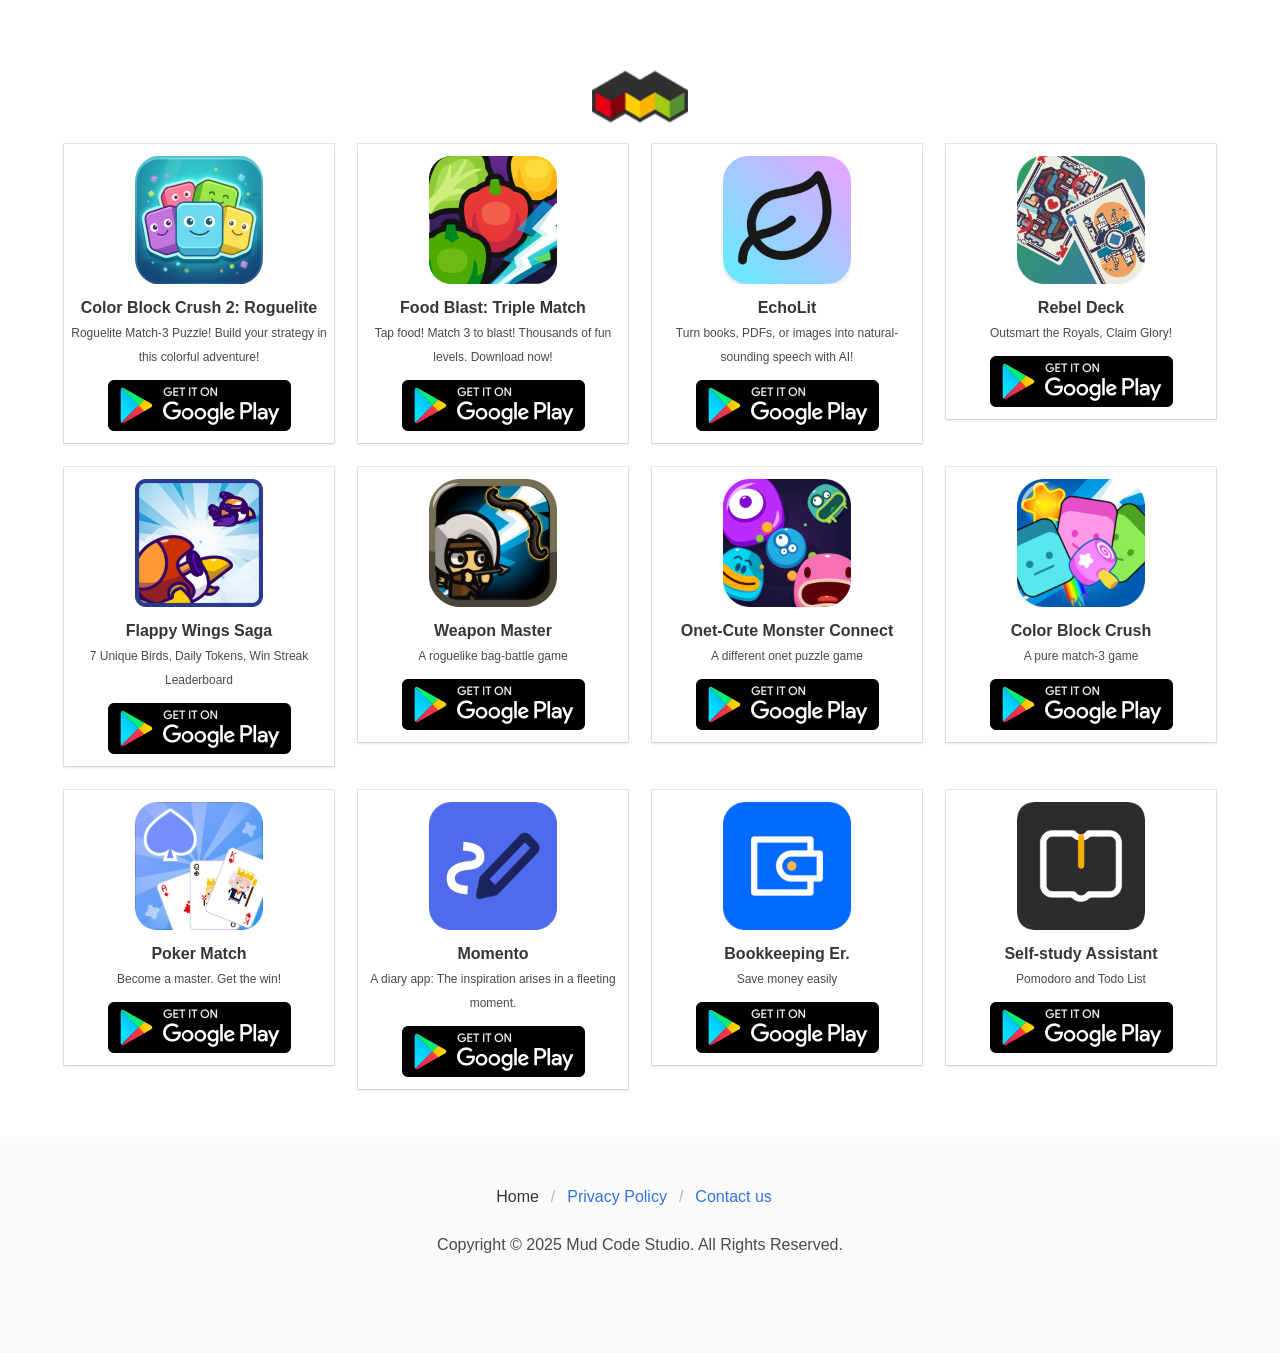
==== index.html @ 3055ff75 "Mud Code Studio" ====
<!DOCTYPE html>
<html>
	<head>
		<meta charset="utf-8">
		<meta name="viewport" content="width=device-width, initial-scale=1" >
		<meta name="keywords" content="计划清单与时间管理,记账,記賬,bookkeeping,简洁,Pomodoro,Todo List,White Noise,苹果游戏,安卓游戏,免费游戏,休闲游戏,小游戏,iOS游戏,益智游戏">
		<meta name="description" content="Mud Code Studio免费好玩的游戏">
		<title>Mud Code Studio - Free iOS/Android Games</title>
		<link rel="stylesheet" href="css/bulma.min.css">
		<!-- <script src="https://cdnjs.cloudflare.com/ajax/libs/jquery/3.3.1/jquery.min.js"></script> -->
		<script src="js/jquery-3.3.1.min.js"></script>
		<link rel="icon" type="image/png" sizes="16x16" href="images/logo_16x16.png">
		<link rel="icon" type="image/png" sizes="32x32" href="images/logo_32x32.png">
		<link rel="icon" type="image/png" sizes="48x48" href="images/logo_48x48.png">
		<link rel="icon" type="image/png" sizes="96x96" href="images/logo_96x96.png">
	</head>
	<body>
		<section class="section">
			<div class="container">
				<img class="image is-96x96" style="margin: 0 auto;" src="images/logo.png">
				<!-- <h3 class="title has-text-centered">Mud Code Studio</h3> -->
			</div>

			<div class="container" id="games">
			</div>

		</section>

		<footer class="footer">
			<nav class="breadcrumb is-centered" aria-label="breadcrumbs">
				<ul>
					<li class="is-active"><a href="index.html" id="footer_home">Home</a></li>
					<li><a href="privacy/20240910.html" id="footer_privacy">Privacy Policy</a></li>
					<li><a href="mailto:ocoao.li@gmail.com" id="footer_contact">Contact us</a></li>
				</ul>
			</nav>
			<p class="has-text-centered">Copyright © 2025 Mud Code Studio. All Rights Reserved.</p>
		</footer>

		<script src="js/model.js"></script>
	</body>
</html>
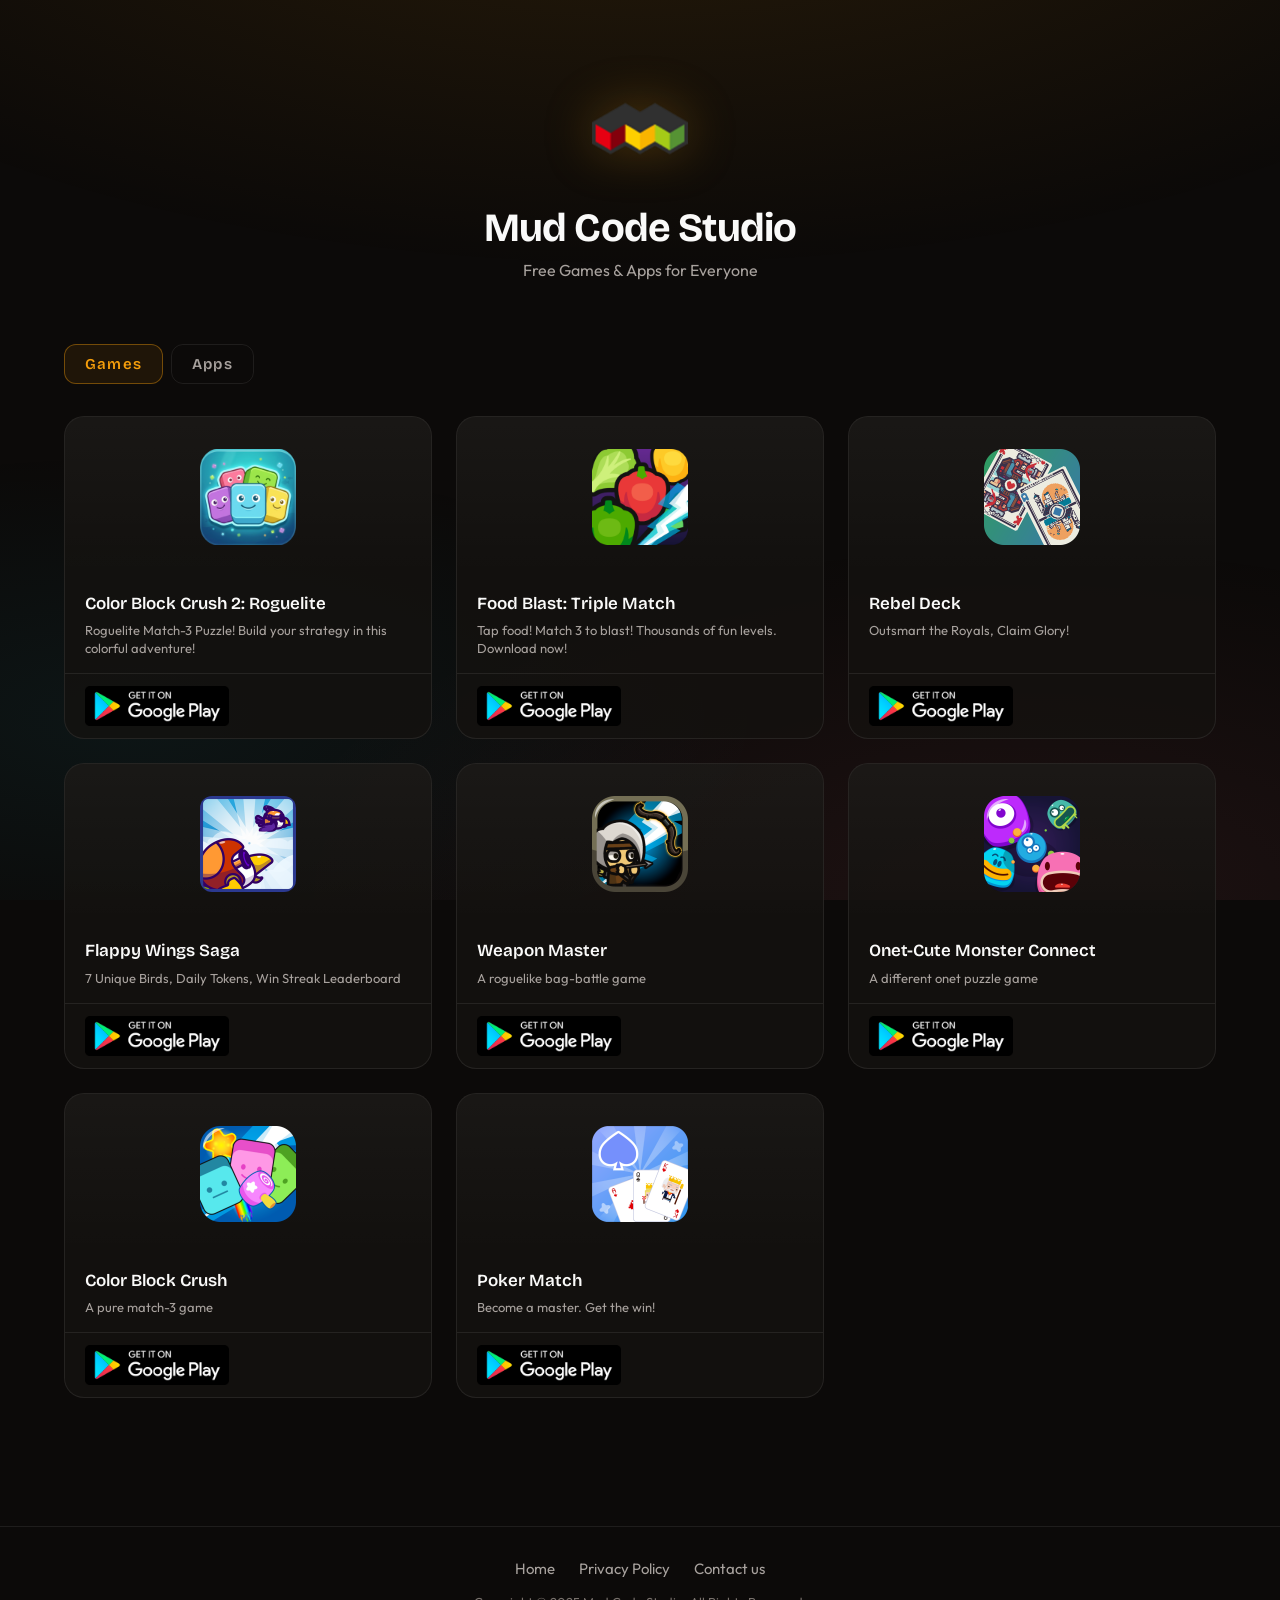
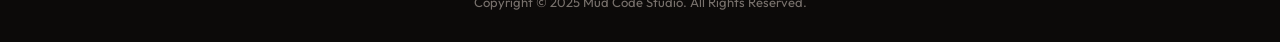
==== commit c1b47aba: "redesign" ====
--- a/index.html
+++ b/index.html
@@ -1,42 +1,43 @@
 <!DOCTYPE html>
-<html>
+<html lang="zh-CN">
 	<head>
 		<meta charset="utf-8">
-		<meta name="viewport" content="width=device-width, initial-scale=1" >
+		<meta name="viewport" content="width=device-width, initial-scale=1">
 		<meta name="keywords" content="计划清单与时间管理,记账,記賬,bookkeeping,简洁,Pomodoro,Todo List,White Noise,苹果游戏,安卓游戏,免费游戏,休闲游戏,小游戏,iOS游戏,益智游戏">
 		<meta name="description" content="Mud Code Studio免费好玩的游戏">
 		<title>Mud Code Studio - Free iOS/Android Games</title>
-		<link rel="stylesheet" href="css/bulma.min.css">
-		<!-- <script src="https://cdnjs.cloudflare.com/ajax/libs/jquery/3.3.1/jquery.min.js"></script> -->
-		<script src="js/jquery-3.3.1.min.js"></script>
+		<link rel="stylesheet" href="css/style.css">
 		<link rel="icon" type="image/png" sizes="16x16" href="images/logo_16x16.png">
 		<link rel="icon" type="image/png" sizes="32x32" href="images/logo_32x32.png">
 		<link rel="icon" type="image/png" sizes="48x48" href="images/logo_48x48.png">
 		<link rel="icon" type="image/png" sizes="96x96" href="images/logo_96x96.png">
 	</head>
 	<body>
-		<section class="section">
-			<div class="container">
-				<img class="image is-96x96" style="margin: 0 auto;" src="images/logo.png">
-				<!-- <h3 class="title has-text-centered">Mud Code Studio</h3> -->
+		<div class="main-wrap">
+			<header class="hero">
+				<img class="hero-logo" src="images/logo.png" alt="Mud Code Studio">
+				<h1 class="hero-title">Mud Code Studio</h1>
+				<p class="hero-tagline" id="hero_tagline">Free Games & Apps for Everyone</p>
+			</header>
+
+			<div class="tabs-wrap">
+				<button type="button" class="tab-btn is-active" data-tab="game" id="tab_game">Games</button>
+				<button type="button" class="tab-btn" data-tab="app" id="tab_app">Apps</button>
 			</div>
+			<div class="games-grid tab-pane is-active" id="games" data-tab="game"></div>
+			<div class="games-grid tab-pane" id="apps" data-tab="app"></div>
+		</div>
 
-			<div class="container" id="games">
-			</div>
-
-		</section>
-
-		<footer class="footer">
-			<nav class="breadcrumb is-centered" aria-label="breadcrumbs">
-				<ul>
-					<li class="is-active"><a href="index.html" id="footer_home">Home</a></li>
-					<li><a href="privacy/20240910.html" id="footer_privacy">Privacy Policy</a></li>
-					<li><a href="mailto:ocoao.li@gmail.com" id="footer_contact">Contact us</a></li>
-				</ul>
+		<footer class="site-footer">
+			<nav class="footer-nav" aria-label="breadcrumbs">
+				<a href="index.html" id="footer_home">Home</a>
+				<a href="privacy/20240910.html" id="footer_privacy">Privacy Policy</a>
+				<a href="mailto:ocoao.li@gmail.com" id="footer_contact">Contact us</a>
 			</nav>
-			<p class="has-text-centered">Copyright © 2025 Mud Code Studio. All Rights Reserved.</p>
+			<p class="footer-copyright">Copyright © 2025 Mud Code Studio. All Rights Reserved.</p>
 		</footer>
 
+		<script src="js/jquery-3.3.1.min.js"></script>
 		<script src="js/model.js"></script>
 	</body>
 </html>
--- a/css/style.css
+++ b/css/style.css
@@ -0,0 +1,295 @@
+/* Mud Code Studio - 独立游戏工作室风格 */
+@import url('https://fonts.googleapis.com/css2?family=Outfit:wght@300;400;500;600;700&family=Bricolage+Grotesque:opsz,wght@12..96,400;12..96,600;12..96,700&display=swap');
+
+:root {
+  --bg-deep: #0c0a09;
+  --bg-card: rgba(20, 18, 16, 0.85);
+  --bg-card-hover: rgba(28, 25, 23, 0.95);
+  --accent-warm: #f59e0b;
+  --accent-coral: #fb7185;
+  --accent-cyan: #22d3ee;
+  --text-primary: #fafaf9;
+  --text-secondary: #a8a29e;
+  --text-muted: #78716c;
+  --border-subtle: rgba(250, 250, 249, 0.08);
+  --glow-warm: rgba(245, 158, 11, 0.25);
+  --radius-sm: 12px;
+  --radius-lg: 20px;
+  --radius-xl: 28px;
+}
+
+* {
+  box-sizing: border-box;
+}
+
+html {
+  scroll-behavior: smooth;
+}
+
+body {
+  font-family: 'Outfit', -apple-system, BlinkMacSystemFont, sans-serif;
+  background: var(--bg-deep);
+  color: var(--text-primary);
+  margin: 0;
+  min-height: 100vh;
+  overflow-x: hidden;
+}
+
+/* 背景氛围 - 渐变光晕 */
+body::before {
+  content: '';
+  position: fixed;
+  top: 0;
+  left: 0;
+  right: 0;
+  bottom: 0;
+  background: 
+    radial-gradient(ellipse 80% 50% at 50% -20%, rgba(245, 158, 11, 0.12), transparent),
+    radial-gradient(ellipse 60% 40% at 80% 100%, rgba(251, 113, 133, 0.08), transparent),
+    radial-gradient(ellipse 50% 30% at 10% 80%, rgba(34, 211, 238, 0.06), transparent);
+  pointer-events: none;
+  z-index: 0;
+}
+
+/* 主容器 */
+.main-wrap {
+  position: relative;
+  z-index: 1;
+  max-width: 1200px;
+  margin: 0 auto;
+  padding: 2rem 1.5rem 4rem;
+}
+
+/* Hero 区域 */
+.hero {
+  text-align: center;
+  padding: 3rem 0 4rem;
+}
+
+.hero-logo {
+  width: 96px;
+  height: 96px;
+  margin-bottom: 1.5rem;
+  filter: drop-shadow(0 0 24px var(--glow-warm));
+  transition: transform 0.4s ease;
+}
+
+.hero-logo:hover {
+  transform: scale(1.05);
+}
+
+.hero-title {
+  font-family: 'Bricolage Grotesque', serif;
+  font-size: clamp(1.75rem, 4vw, 2.5rem);
+  font-weight: 700;
+  letter-spacing: -0.02em;
+  color: var(--text-primary);
+  margin: 0 0 0.5rem;
+}
+
+.hero-tagline {
+  font-size: 1rem;
+  font-weight: 400;
+  color: var(--text-secondary);
+  margin: 0;
+}
+
+/* 标签页 */
+.tabs-wrap {
+  display: flex;
+  gap: 0.5rem;
+  margin-bottom: 2rem;
+}
+
+.tab-btn {
+  font-family: 'Bricolage Grotesque', serif;
+  font-size: 0.9375rem;
+  font-weight: 600;
+  letter-spacing: 0.08em;
+  padding: 0.625rem 1.25rem;
+  color: var(--text-secondary);
+  background: transparent;
+  border: 1px solid var(--border-subtle);
+  border-radius: var(--radius-sm);
+  cursor: pointer;
+  transition: all 0.25s ease;
+}
+
+.tab-btn:hover {
+  color: var(--text-primary);
+  border-color: rgba(245, 158, 11, 0.3);
+}
+
+.tab-btn.is-active {
+  color: var(--accent-warm);
+  border-color: rgba(245, 158, 11, 0.4);
+  background: rgba(245, 158, 11, 0.08);
+}
+
+/* 游戏网格 - 放前面，tab-pane 的 display 会覆盖 */
+.games-grid {
+  display: grid;
+  grid-template-columns: repeat(auto-fill, minmax(280px, 1fr));
+  gap: 1.5rem;
+}
+
+/* 标签页面板：非激活时隐藏，需覆盖 .games-grid 的 display */
+.tab-pane:not(.is-active) {
+  display: none !important;
+}
+
+.tab-pane.is-active {
+  display: grid !important;
+}
+
+.game-card {
+  position: relative;
+  background: var(--bg-card);
+  border: 1px solid var(--border-subtle);
+  border-radius: var(--radius-lg);
+  overflow: hidden;
+  transition: all 0.35s cubic-bezier(0.4, 0, 0.2, 1);
+  display: flex;
+  flex-direction: column;
+}
+
+.game-card:hover {
+  background: var(--bg-card-hover);
+  border-color: rgba(245, 158, 11, 0.2);
+  transform: translateY(-4px);
+  box-shadow: 0 20px 40px -12px rgba(0, 0, 0, 0.5);
+}
+
+.game-card-link {
+  text-decoration: none;
+  color: inherit;
+  display: flex;
+  flex-direction: column;
+  height: 100%;
+  flex: 1;
+}
+
+.game-card-icon-wrap {
+  padding: 1.5rem;
+  display: flex;
+  justify-content: center;
+  align-items: center;
+  min-height: 160px;
+  background: linear-gradient(180deg, rgba(250, 250, 249, 0.03) 0%, transparent 100%);
+}
+
+.game-card-icon {
+  width: 96px;
+  height: 96px;
+  border-radius: var(--radius-sm);
+  object-fit: cover;
+}
+
+.game-card-body {
+  padding: 1rem 1.25rem;
+  flex: 1;
+}
+
+.game-card-title {
+  font-family: 'Bricolage Grotesque', serif;
+  font-size: 1.0625rem;
+  font-weight: 600;
+  color: var(--text-primary);
+  margin: 0 0 0.375rem;
+  line-height: 1.3;
+}
+
+.game-card-subtitle {
+  font-size: 0.8125rem;
+  color: var(--text-secondary);
+  line-height: 1.4;
+  margin: 0;
+}
+
+.game-card-footer {
+  padding: 0.75rem 1.25rem;
+  border-top: 1px solid var(--border-subtle);
+  display: flex;
+  gap: 0.5rem;
+  flex-wrap: wrap;
+}
+
+.download-btn {
+  display: inline-block;
+  line-height: 0;
+  transition: opacity 0.2s ease;
+}
+
+.download-btn:hover {
+  opacity: 0.85;
+}
+
+.download-btn img {
+  height: 40px;
+  width: auto;
+  display: block;
+}
+
+/* Footer */
+.site-footer {
+  margin-top: 4rem;
+  padding: 2rem 1.5rem;
+  border-top: 1px solid var(--border-subtle);
+  text-align: center;
+}
+
+.footer-nav {
+  display: flex;
+  justify-content: center;
+  gap: 1.5rem;
+  margin-bottom: 1rem;
+  flex-wrap: wrap;
+}
+
+.footer-nav a {
+  color: var(--text-secondary);
+  text-decoration: none;
+  font-size: 0.9375rem;
+  transition: color 0.2s ease;
+}
+
+.footer-nav a:hover {
+  color: var(--accent-warm);
+}
+
+.footer-copyright {
+  font-size: 0.8125rem;
+  color: var(--text-muted);
+  margin: 0;
+}
+
+/* 响应式 */
+@media (max-width: 640px) {
+  .main-wrap {
+    padding: 1.5rem 1rem 3rem;
+  }
+  
+  .hero {
+    padding: 2rem 0 3rem;
+  }
+  
+  .tabs-wrap {
+    margin-bottom: 1.5rem;
+  }
+  
+  .tab-btn {
+    font-size: 0.875rem;
+    padding: 0.5rem 1rem;
+  }
+  
+  .games-grid,
+  .tab-pane.is-active {
+    grid-template-columns: 1fr;
+    gap: 1rem;
+  }
+  
+  .game-card-icon {
+    width: 80px;
+    height: 80px;
+  }
+}
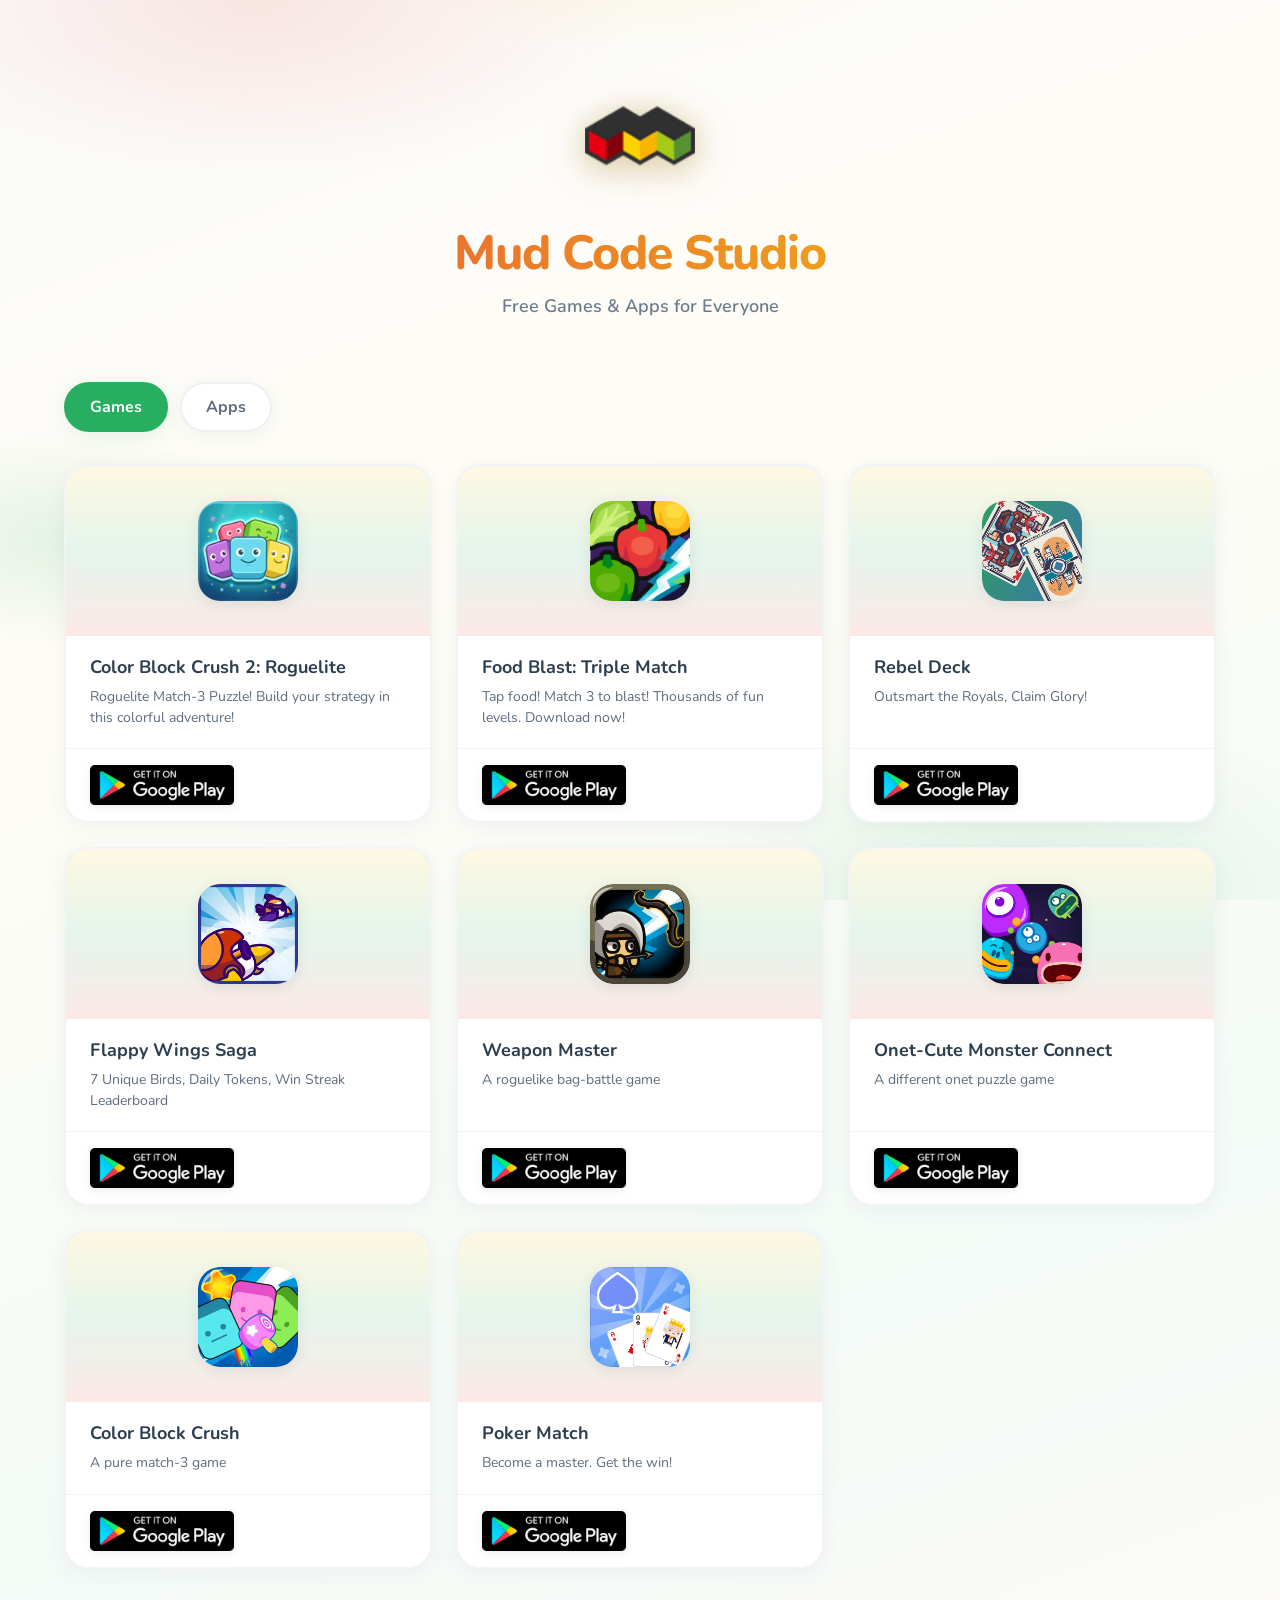
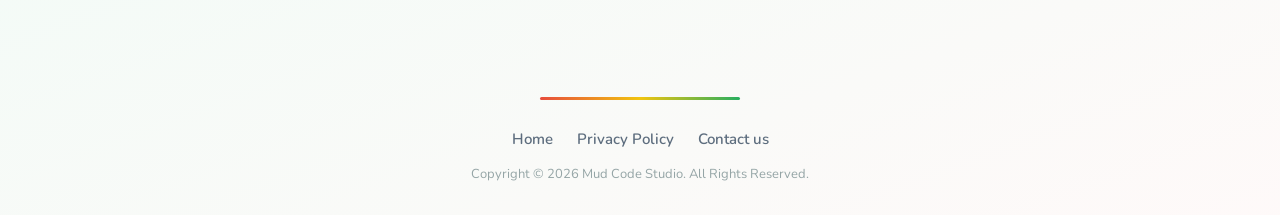
==== commit f730db78: "Copyright" ====
--- a/index.html
+++ b/index.html
@@ -34,7 +34,7 @@
 				<a href="privacy/20240910.html" id="footer_privacy">Privacy Policy</a>
 				<a href="mailto:ocoao.li@gmail.com" id="footer_contact">Contact us</a>
 			</nav>
-			<p class="footer-copyright">Copyright © 2025 Mud Code Studio. All Rights Reserved.</p>
+			<p class="footer-copyright">Copyright © 2026 Mud Code Studio. All Rights Reserved.</p>
 		</footer>
 
 		<script src="js/jquery-3.3.1.min.js"></script>
--- a/css/style.css
+++ b/css/style.css
@@ -1,21 +1,27 @@
-/* Mud Code Studio - 独立游戏工作室风格 */
-@import url('https://fonts.googleapis.com/css2?family=Outfit:wght@300;400;500;600;700&family=Bricolage+Grotesque:opsz,wght@12..96,400;12..96,600;12..96,700&display=swap');
-
+/* Mud Code Studio - 基于 Logo 红黄绿配色 */
+@import url('https://fonts.googleapis.com/css2?family=Nunito:wght@400;600;700;800&display=swap');
+
+/* Logo 主色：红 #e74c3c | 黄 #f1c40f | 绿 #27ae60 */
 :root {
-  --bg-deep: #0c0a09;
-  --bg-card: rgba(20, 18, 16, 0.85);
-  --bg-card-hover: rgba(28, 25, 23, 0.95);
-  --accent-warm: #f59e0b;
-  --accent-coral: #fb7185;
-  --accent-cyan: #22d3ee;
-  --text-primary: #fafaf9;
-  --text-secondary: #a8a29e;
-  --text-muted: #78716c;
-  --border-subtle: rgba(250, 250, 249, 0.08);
-  --glow-warm: rgba(245, 158, 11, 0.25);
-  --radius-sm: 12px;
-  --radius-lg: 20px;
-  --radius-xl: 28px;
+  --logo-red: #e74c3c;
+  --logo-yellow: #f1c40f;
+  --logo-green: #27ae60;
+  --red-soft: rgba(231, 76, 60, 0.12);
+  --yellow-soft: rgba(241, 196, 15, 0.12);
+  --green-soft: rgba(39, 174, 96, 0.12);
+  --bg-main: #fafafa;
+  --bg-card: #ffffff;
+  --bg-card-hover: #fffef8;
+  --text-primary: #2c3e50;
+  --text-secondary: #5d6d7e;
+  --text-muted: #95a5a6;
+  --shadow-soft: 0 4px 20px rgba(44, 62, 80, 0.06);
+  --shadow-red: 0 8px 32px rgba(231, 76, 60, 0.2);
+  --shadow-green: 0 8px 32px rgba(39, 174, 96, 0.2);
+  --radius-sm: 14px;
+  --radius-lg: 24px;
+  --radius-xl: 32px;
+  --radius-pill: 999px;
 }
 
 * {
@@ -27,15 +33,19 @@
 }
 
 body {
-  font-family: 'Outfit', -apple-system, BlinkMacSystemFont, sans-serif;
-  background: var(--bg-deep);
+  font-family: 'Nunito', -apple-system, BlinkMacSystemFont, sans-serif;
+  background: linear-gradient(160deg, 
+    var(--bg-main) 0%, 
+    rgba(241, 196, 15, 0.04) 30%, 
+    rgba(39, 174, 96, 0.05) 70%,
+    rgba(231, 76, 60, 0.03) 100%);
   color: var(--text-primary);
   margin: 0;
   min-height: 100vh;
   overflow-x: hidden;
 }
 
-/* 背景氛围 - 渐变光晕 */
+/* 背景 - Logo 三色柔和光晕 */
 body::before {
   content: '';
   position: fixed;
@@ -44,9 +54,10 @@
   right: 0;
   bottom: 0;
   background: 
-    radial-gradient(ellipse 80% 50% at 50% -20%, rgba(245, 158, 11, 0.12), transparent),
-    radial-gradient(ellipse 60% 40% at 80% 100%, rgba(251, 113, 133, 0.08), transparent),
-    radial-gradient(ellipse 50% 30% at 10% 80%, rgba(34, 211, 238, 0.06), transparent);
+    radial-gradient(ellipse 60% 40% at 20% 0%, var(--red-soft) 0%, transparent 50%),
+    radial-gradient(ellipse 50% 35% at 50% -10%, var(--yellow-soft) 0%, transparent 45%),
+    radial-gradient(ellipse 55% 45% at 80% 100%, var(--green-soft) 0%, transparent 50%),
+    radial-gradient(ellipse 40% 30% at 5% 60%, var(--green-soft) 0%, transparent 40%);
   pointer-events: none;
   z-index: 0;
 }
@@ -67,73 +78,87 @@
 }
 
 .hero-logo {
-  width: 96px;
-  height: 96px;
+  width: 110px;
+  height: 110px;
   margin-bottom: 1.5rem;
-  filter: drop-shadow(0 0 24px var(--glow-warm));
-  transition: transform 0.4s ease;
+  filter: drop-shadow(0 6px 20px rgba(231, 76, 60, 0.2)) 
+          drop-shadow(0 4px 12px rgba(241, 196, 15, 0.15))
+          drop-shadow(0 4px 12px rgba(39, 174, 96, 0.15));
+  transition: transform 0.4s cubic-bezier(0.34, 1.56, 0.64, 1);
 }
 
 .hero-logo:hover {
-  transform: scale(1.05);
+  transform: scale(1.1);
 }
 
 .hero-title {
-  font-family: 'Bricolage Grotesque', serif;
-  font-size: clamp(1.75rem, 4vw, 2.5rem);
+  font-family: 'Nunito', sans-serif;
+  font-size: clamp(2rem, 5vw, 3rem);
+  font-weight: 800;
+  letter-spacing: -0.02em;
+  background: linear-gradient(90deg, var(--logo-red), var(--logo-yellow), var(--logo-green));
+  background-size: 200% auto;
+  -webkit-background-clip: text;
+  -webkit-text-fill-color: transparent;
+  background-clip: text;
+  margin: 0 0 0.5rem;
+}
+
+.hero-tagline {
+  font-size: 1.125rem;
+  font-weight: 600;
+  color: var(--text-secondary);
+  margin: 0;
+  opacity: 0.9;
+}
+
+/* 标签页 - 红黄绿渐变 */
+.tabs-wrap {
+  display: flex;
+  gap: 0.75rem;
+  margin-bottom: 2rem;
+}
+
+.tab-btn {
+  font-family: 'Nunito', sans-serif;
+  font-size: 1rem;
   font-weight: 700;
-  letter-spacing: -0.02em;
-  color: var(--text-primary);
-  margin: 0 0 0.5rem;
-}
-
-.hero-tagline {
-  font-size: 1rem;
-  font-weight: 400;
-  color: var(--text-secondary);
-  margin: 0;
-}
-
-/* 标签页 */
-.tabs-wrap {
-  display: flex;
-  gap: 0.5rem;
-  margin-bottom: 2rem;
-}
-
-.tab-btn {
-  font-family: 'Bricolage Grotesque', serif;
-  font-size: 0.9375rem;
-  font-weight: 600;
-  letter-spacing: 0.08em;
-  padding: 0.625rem 1.25rem;
-  color: var(--text-secondary);
-  background: transparent;
-  border: 1px solid var(--border-subtle);
-  border-radius: var(--radius-sm);
+  padding: 0.75rem 1.5rem;
+  color: var(--text-secondary);
+  background: var(--bg-card);
+  border: 2px solid rgba(44, 62, 80, 0.08);
+  border-radius: var(--radius-pill);
   cursor: pointer;
-  transition: all 0.25s ease;
+  transition: all 0.3s cubic-bezier(0.34, 1.56, 0.64, 1);
+  box-shadow: var(--shadow-soft);
 }
 
 .tab-btn:hover {
-  color: var(--text-primary);
-  border-color: rgba(245, 158, 11, 0.3);
+  border-color: var(--logo-yellow);
+  color: var(--logo-red);
+  transform: translateY(-2px);
+  box-shadow: 0 6px 24px var(--yellow-soft);
 }
 
 .tab-btn.is-active {
-  color: var(--accent-warm);
-  border-color: rgba(245, 158, 11, 0.4);
-  background: rgba(245, 158, 11, 0.08);
-}
-
-/* 游戏网格 - 放前面，tab-pane 的 display 会覆盖 */
+  color: #fff;
+  background: var(--logo-green);
+  border-color: var(--logo-green);
+  box-shadow: 0 4px 20px var(--green-soft);
+}
+
+.tab-btn.is-active:hover {
+  transform: translateY(-2px);
+  box-shadow: 0 6px 24px var(--green-soft);
+}
+
+/* 游戏网格 */
 .games-grid {
   display: grid;
   grid-template-columns: repeat(auto-fill, minmax(280px, 1fr));
   gap: 1.5rem;
 }
 
-/* 标签页面板：非激活时隐藏，需覆盖 .games-grid 的 display */
 .tab-pane:not(.is-active) {
   display: none !important;
 }
@@ -145,19 +170,20 @@
 .game-card {
   position: relative;
   background: var(--bg-card);
-  border: 1px solid var(--border-subtle);
+  border: 2px solid rgba(44, 62, 80, 0.06);
   border-radius: var(--radius-lg);
   overflow: hidden;
-  transition: all 0.35s cubic-bezier(0.4, 0, 0.2, 1);
+  transition: all 0.4s cubic-bezier(0.34, 1.56, 0.64, 1);
   display: flex;
   flex-direction: column;
+  box-shadow: var(--shadow-soft);
 }
 
 .game-card:hover {
   background: var(--bg-card-hover);
-  border-color: rgba(245, 158, 11, 0.2);
-  transform: translateY(-4px);
-  box-shadow: 0 20px 40px -12px rgba(0, 0, 0, 0.5);
+  border-color: rgba(39, 174, 96, 0.4);
+  transform: translateY(-8px) scale(1.02);
+  box-shadow: var(--shadow-green);
 }
 
 .game-card-link {
@@ -170,45 +196,54 @@
 }
 
 .game-card-icon-wrap {
-  padding: 1.5rem;
+  padding: 1.75rem;
   display: flex;
   justify-content: center;
   align-items: center;
-  min-height: 160px;
-  background: linear-gradient(180deg, rgba(250, 250, 249, 0.03) 0%, transparent 100%);
+  min-height: 170px;
+  background: linear-gradient(180deg, 
+    var(--yellow-soft) 0%, 
+    var(--green-soft) 50%,
+    var(--red-soft) 100%);
 }
 
 .game-card-icon {
-  width: 96px;
-  height: 96px;
-  border-radius: var(--radius-sm);
+  width: 100px;
+  height: 100px;
+  border-radius: 22px;
   object-fit: cover;
+  box-shadow: 0 4px 16px rgba(0, 0, 0, 0.08);
+  transition: transform 0.3s cubic-bezier(0.34, 1.56, 0.64, 1);
+}
+
+.game-card:hover .game-card-icon {
+  transform: scale(1.1);
 }
 
 .game-card-body {
-  padding: 1rem 1.25rem;
+  padding: 1.25rem 1.5rem;
   flex: 1;
 }
 
 .game-card-title {
-  font-family: 'Bricolage Grotesque', serif;
-  font-size: 1.0625rem;
-  font-weight: 600;
+  font-family: 'Nunito', sans-serif;
+  font-size: 1.125rem;
+  font-weight: 700;
   color: var(--text-primary);
-  margin: 0 0 0.375rem;
+  margin: 0 0 0.5rem;
   line-height: 1.3;
 }
 
 .game-card-subtitle {
-  font-size: 0.8125rem;
-  color: var(--text-secondary);
-  line-height: 1.4;
+  font-size: 0.875rem;
+  color: var(--text-secondary);
+  line-height: 1.45;
   margin: 0;
 }
 
 .game-card-footer {
-  padding: 0.75rem 1.25rem;
-  border-top: 1px solid var(--border-subtle);
+  padding: 1rem 1.5rem;
+  border-top: 1px solid rgba(44, 62, 80, 0.06);
   display: flex;
   gap: 0.5rem;
   flex-wrap: wrap;
@@ -217,25 +252,38 @@
 .download-btn {
   display: inline-block;
   line-height: 0;
-  transition: opacity 0.2s ease;
+  transition: transform 0.25s cubic-bezier(0.34, 1.56, 0.64, 1);
 }
 
 .download-btn:hover {
-  opacity: 0.85;
+  transform: scale(1.08);
 }
 
 .download-btn img {
   height: 40px;
   width: auto;
   display: block;
+  filter: drop-shadow(0 2px 4px rgba(0, 0, 0, 0.08));
 }
 
 /* Footer */
 .site-footer {
   margin-top: 4rem;
   padding: 2rem 1.5rem;
-  border-top: 1px solid var(--border-subtle);
+  position: relative;
   text-align: center;
+}
+
+.site-footer::before {
+  content: '';
+  position: absolute;
+  top: 0;
+  left: 50%;
+  transform: translateX(-50%);
+  width: min(200px, 60%);
+  height: 3px;
+  background: linear-gradient(90deg, var(--logo-red), var(--logo-yellow), var(--logo-green));
+  border-radius: var(--radius-pill);
 }
 
 .footer-nav {
@@ -250,14 +298,177 @@
   color: var(--text-secondary);
   text-decoration: none;
   font-size: 0.9375rem;
+  font-weight: 600;
+  transition: all 0.25s ease;
+}
+
+.footer-nav a:hover {
+  color: var(--logo-red);
+  transform: translateY(-1px);
+}
+
+.footer-copyright {
+  font-size: 0.8125rem;
+  color: var(--text-muted);
+  margin: 0;
+}
+
+/* ========== 内容页样式 (Privacy, Delete Account 等) ========== */
+.page-section {
+  position: relative;
+  z-index: 1;
+  padding: 3rem 1.5rem 2rem;
+}
+
+.page-container {
+  max-width: 800px;
+  margin: 0 auto;
+}
+
+.page-card {
+  background: var(--bg-card);
+  border-radius: var(--radius-lg);
+  padding: 2.5rem;
+  box-shadow: var(--shadow-soft);
+  border: 2px solid rgba(44, 62, 80, 0.06);
+}
+
+.page-title {
+  font-family: 'Nunito', sans-serif;
+  font-size: clamp(1.5rem, 4vw, 2rem);
+  font-weight: 800;
+  color: var(--text-primary);
+  text-align: center;
+  margin: 0 0 2rem;
+}
+
+.page-content h2 {
+  font-family: 'Nunito', sans-serif;
+  font-size: 1.125rem;
+  font-weight: 700;
+  color: var(--logo-green);
+  margin: 1.75rem 0 0.75rem;
+}
+
+.page-content h3 {
+  font-family: 'Nunito', sans-serif;
+  font-size: 1rem;
+  font-weight: 700;
+  color: var(--text-primary);
+  margin: 1.25rem 0 0.5rem;
+}
+
+.page-content p {
+  font-size: 0.9375rem;
+  line-height: 1.65;
+  color: var(--text-secondary);
+  margin: 0 0 0.75rem;
+}
+
+.page-content ul {
+  margin: 0.5rem 0 1rem 1.5rem;
+  padding: 0;
+}
+
+.page-content li {
+  margin-bottom: 0.5rem;
+  line-height: 1.5;
+  color: var(--text-secondary);
+}
+
+.page-content a {
+  color: var(--logo-red);
+  text-decoration: none;
+  font-weight: 600;
   transition: color 0.2s ease;
 }
 
-.footer-nav a:hover {
-  color: var(--accent-warm);
-}
-
-.footer-copyright {
+.page-content a:hover {
+  color: var(--logo-green);
+}
+
+.page-content img {
+  max-width: 100%;
+  height: auto;
+  border-radius: var(--radius-sm);
+  margin: 0.5rem 0;
+}
+
+/* 兼容原有 Bulma 类名 */
+.section { padding: 3rem 1.5rem 2rem; }
+.container { max-width: 800px; margin: 0 auto; }
+.title.has-text-centered,
+.content h1 { font-family: 'Nunito', sans-serif; font-size: clamp(1.5rem, 4vw, 2rem); font-weight: 800; color: var(--text-primary); text-align: center; margin: 0 0 2rem; }
+.subtitle.is-4,
+.content h2 { font-family: 'Nunito', sans-serif; font-size: 1.125rem; font-weight: 700; color: var(--logo-green); margin: 1.75rem 0 0.75rem; }
+.subtitle.is-5,
+.content h3 { font-family: 'Nunito', sans-serif; font-size: 1rem; font-weight: 700; color: var(--text-primary); margin: 1.25rem 0 0.5rem; }
+.content p { font-size: 0.9375rem; line-height: 1.65; color: var(--text-secondary); margin: 0 0 0.75rem; }
+.content ul { margin: 0.5rem 0 1rem 1.5rem; padding: 0; list-style: disc; }
+.content li { margin-bottom: 0.5rem; line-height: 1.5; color: var(--text-secondary); }
+.content a { color: var(--logo-red); text-decoration: none; font-weight: 600; transition: color 0.2s ease; }
+.content a:hover { color: var(--logo-green); }
+.content img { max-width: 100%; height: auto; border-radius: var(--radius-sm); margin: 0.5rem 0; }
+.has-text-centered { text-align: center; }
+
+/* 内容页 Footer - 兼容 .footer 和 .breadcrumb */
+.footer {
+  margin-top: 4rem;
+  padding: 2rem 1.5rem;
+  position: relative;
+  text-align: center;
+}
+
+.footer::before {
+  content: '';
+  position: absolute;
+  top: 0;
+  left: 50%;
+  transform: translateX(-50%);
+  width: min(200px, 60%);
+  height: 3px;
+  background: linear-gradient(90deg, var(--logo-red), var(--logo-yellow), var(--logo-green));
+  border-radius: var(--radius-pill);
+}
+
+.breadcrumb {
+  padding: 0;
+  margin: 0 0 1rem;
+  background: none;
+}
+
+.breadcrumb ul {
+  display: flex;
+  justify-content: center;
+  gap: 1.5rem;
+  flex-wrap: wrap;
+  list-style: none;
+  margin: 0;
+  padding: 0;
+}
+
+.breadcrumb li {
+  margin: 0;
+}
+
+.breadcrumb a {
+  color: var(--text-secondary);
+  text-decoration: none;
+  font-size: 0.9375rem;
+  font-weight: 600;
+  transition: all 0.25s ease;
+}
+
+.breadcrumb a:hover {
+  color: var(--logo-red);
+}
+
+.breadcrumb .is-active a {
+  color: var(--logo-green);
+  cursor: default;
+}
+
+.footer p {
   font-size: 0.8125rem;
   color: var(--text-muted);
   margin: 0;
@@ -273,23 +484,33 @@
     padding: 2rem 0 3rem;
   }
   
+  .hero-logo {
+    width: 90px;
+    height: 90px;
+  }
+  
   .tabs-wrap {
     margin-bottom: 1.5rem;
+    flex-wrap: wrap;
   }
   
   .tab-btn {
-    font-size: 0.875rem;
-    padding: 0.5rem 1rem;
+    font-size: 0.9375rem;
+    padding: 0.6rem 1.2rem;
   }
   
   .games-grid,
   .tab-pane.is-active {
     grid-template-columns: 1fr;
-    gap: 1rem;
+    gap: 1.25rem;
+  }
+  
+  .game-card:hover {
+    transform: translateY(-4px);
   }
   
   .game-card-icon {
-    width: 80px;
-    height: 80px;
-  }
-}
+    width: 88px;
+    height: 88px;
+  }
+}
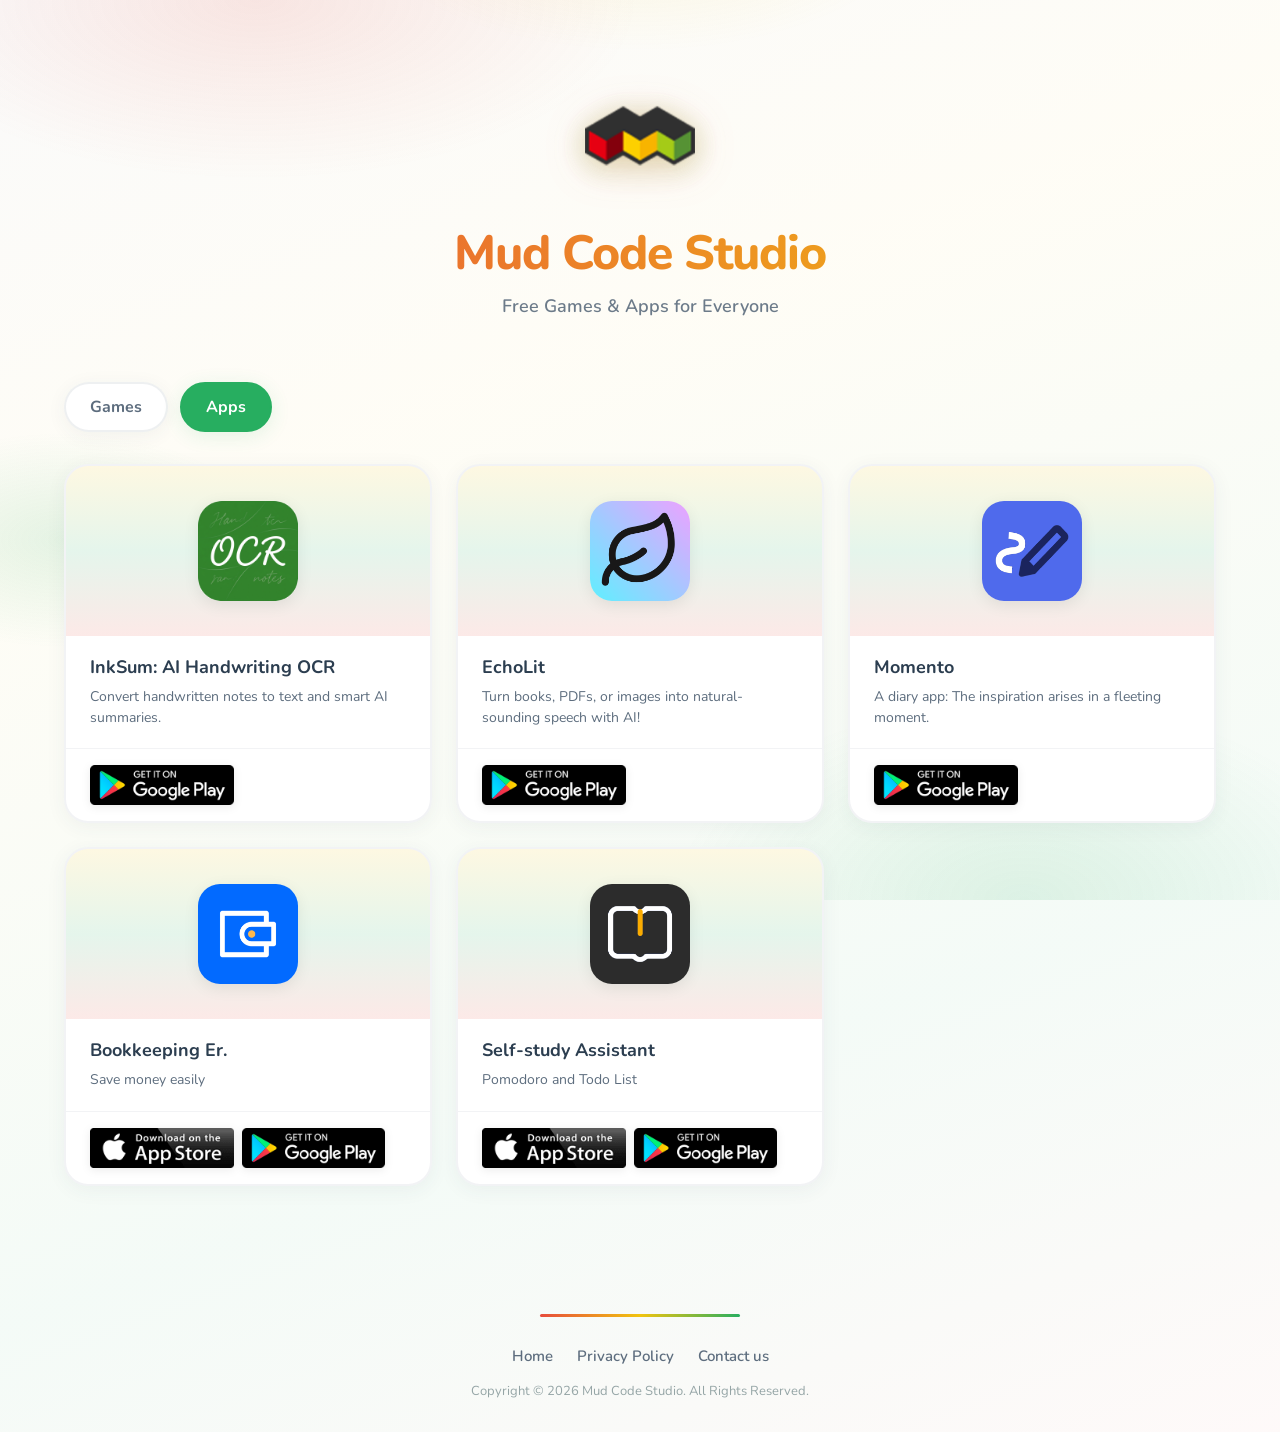
==== commit 80268084: "+inksum" ====
--- a/index.html
+++ b/index.html
@@ -21,8 +21,8 @@
 			</header>
 
 			<div class="tabs-wrap">
-				<button type="button" class="tab-btn is-active" data-tab="game" id="tab_game">Games</button>
-				<button type="button" class="tab-btn" data-tab="app" id="tab_app">Apps</button>
+				<button type="button" class="tab-btn" data-tab="game" id="tab_game">Games</button>
+				<button type="button" class="tab-btn is-active" data-tab="app" id="tab_app">Apps</button>
 			</div>
 			<div class="games-grid tab-pane is-active" id="games" data-tab="game"></div>
 			<div class="games-grid tab-pane" id="apps" data-tab="app"></div>
@@ -31,7 +31,7 @@
 		<footer class="site-footer">
 			<nav class="footer-nav" aria-label="breadcrumbs">
 				<a href="index.html" id="footer_home">Home</a>
-				<a href="privacy/20240910.html" id="footer_privacy">Privacy Policy</a>
+				<a href="privacy/index.html" id="footer_privacy">Privacy Policy</a>
 				<a href="mailto:ocoao.li@gmail.com" id="footer_contact">Contact us</a>
 			</nav>
 			<p class="footer-copyright">Copyright © 2026 Mud Code Studio. All Rights Reserved.</p>
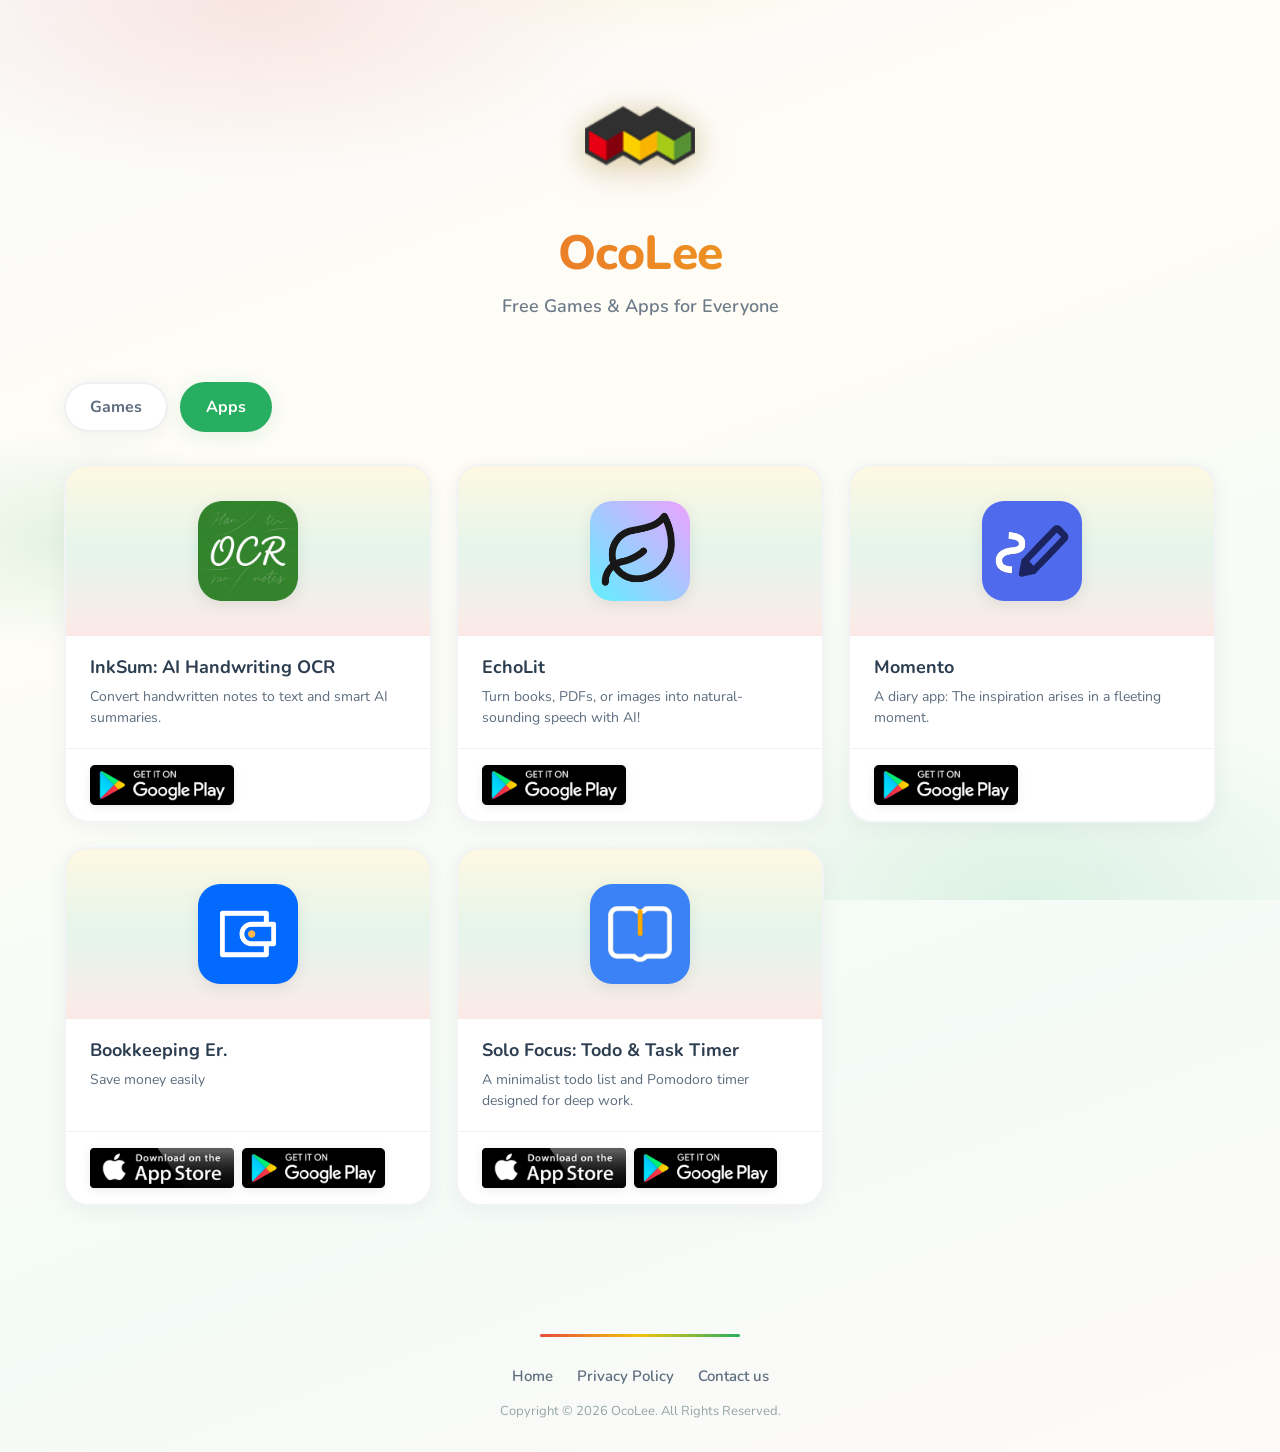
==== commit 4a91f8ea: "OcoLee" ====
--- a/index.html
+++ b/index.html
@@ -4,8 +4,8 @@
 		<meta charset="utf-8">
 		<meta name="viewport" content="width=device-width, initial-scale=1">
 		<meta name="keywords" content="计划清单与时间管理,记账,記賬,bookkeeping,简洁,Pomodoro,Todo List,White Noise,苹果游戏,安卓游戏,免费游戏,休闲游戏,小游戏,iOS游戏,益智游戏">
-		<meta name="description" content="Mud Code Studio免费好玩的游戏">
-		<title>Mud Code Studio - Free iOS/Android Games</title>
+		<meta name="description" content="OcoLee免费好玩的游戏">
+		<title>OcoLee - Free iOS/Android Games</title>
 		<link rel="stylesheet" href="css/style.css">
 		<link rel="icon" type="image/png" sizes="16x16" href="images/logo_16x16.png">
 		<link rel="icon" type="image/png" sizes="32x32" href="images/logo_32x32.png">
@@ -15,8 +15,8 @@
 	<body>
 		<div class="main-wrap">
 			<header class="hero">
-				<img class="hero-logo" src="images/logo.png" alt="Mud Code Studio">
-				<h1 class="hero-title">Mud Code Studio</h1>
+				<img class="hero-logo" src="images/logo.png" alt="OcoLee">
+				<h1 class="hero-title">OcoLee</h1>
 				<p class="hero-tagline" id="hero_tagline">Free Games & Apps for Everyone</p>
 			</header>
 
@@ -34,7 +34,7 @@
 				<a href="privacy/index.html" id="footer_privacy">Privacy Policy</a>
 				<a href="mailto:ocoao.li@gmail.com" id="footer_contact">Contact us</a>
 			</nav>
-			<p class="footer-copyright">Copyright © 2026 Mud Code Studio. All Rights Reserved.</p>
+			<p class="footer-copyright">Copyright © 2026 OcoLee. All Rights Reserved.</p>
 		</footer>
 
 		<script src="js/jquery-3.3.1.min.js"></script>
--- a/css/style.css
+++ b/css/style.css
@@ -1,4 +1,4 @@
-/* Mud Code Studio - 基于 Logo 红黄绿配色 */
+/* OcoLee - 基于 Logo 红黄绿配色 */
 @import url('https://fonts.googleapis.com/css2?family=Nunito:wght@400;600;700;800&display=swap');
 
 /* Logo 主色：红 #e74c3c | 黄 #f1c40f | 绿 #27ae60 */
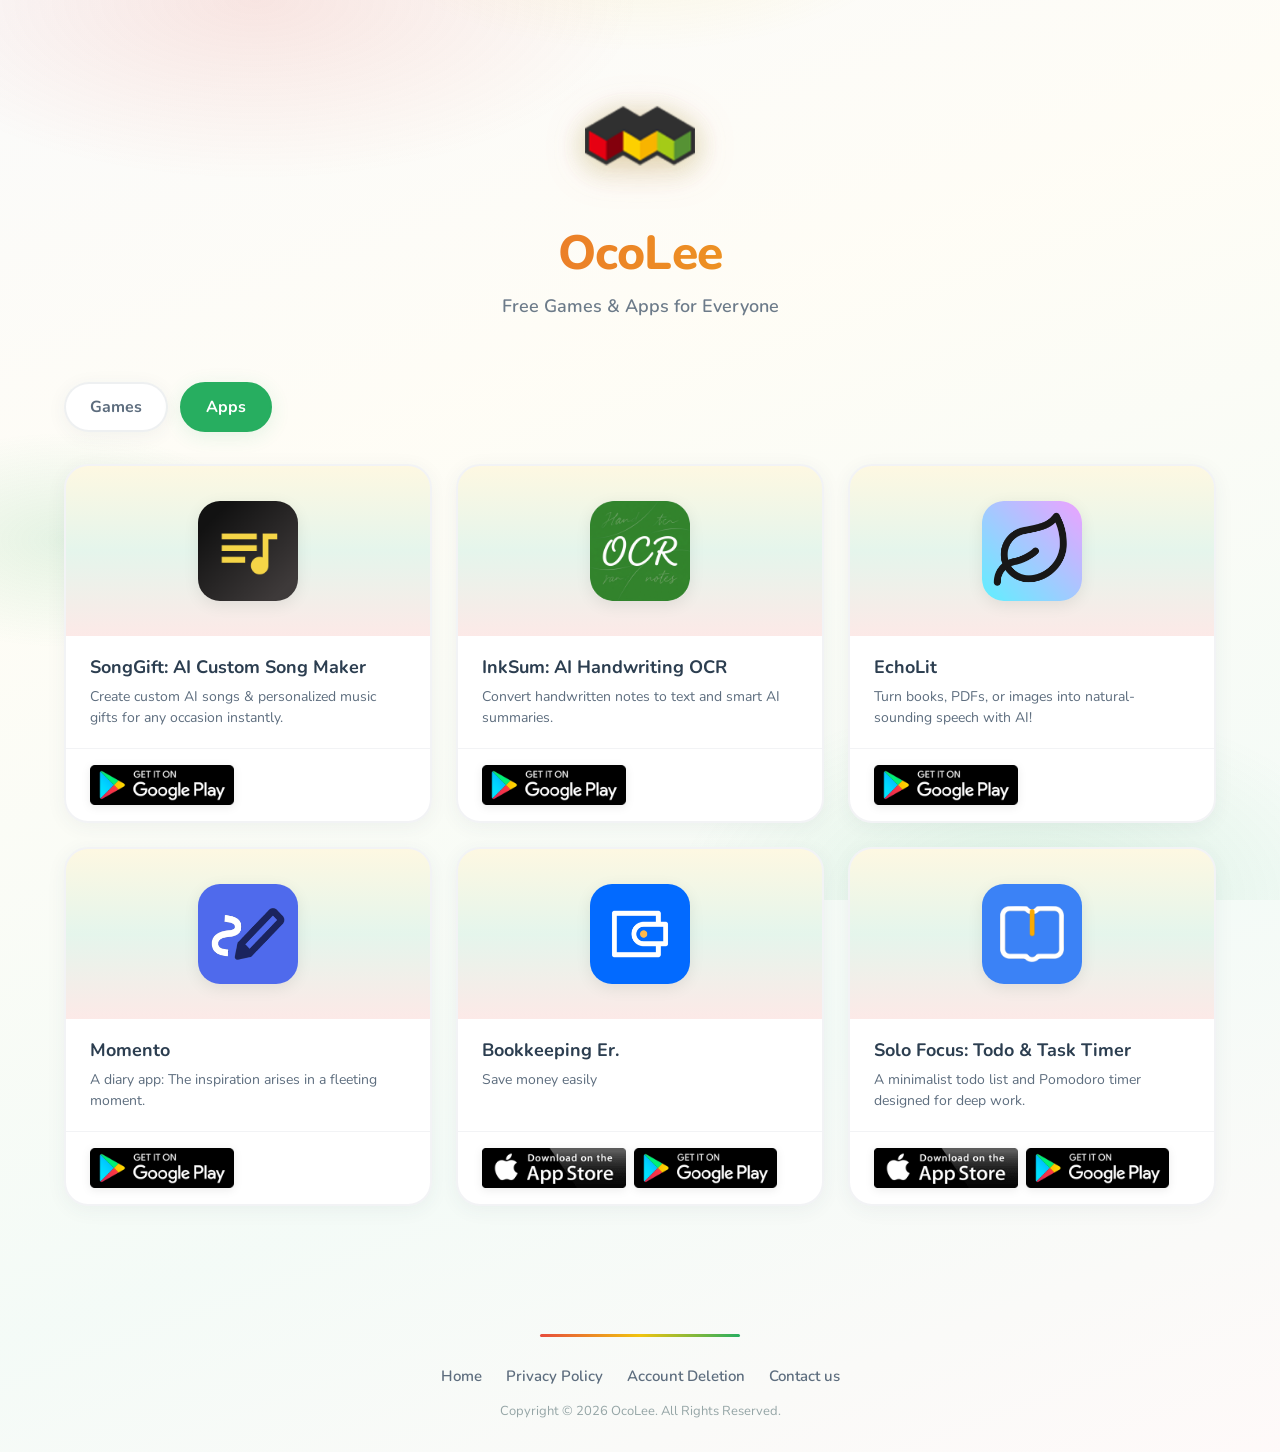
==== commit 6ccf23e5: "delete acc" ====
--- a/index.html
+++ b/index.html
@@ -32,6 +32,7 @@
 			<nav class="footer-nav" aria-label="breadcrumbs">
 				<a href="index.html" id="footer_home">Home</a>
 				<a href="privacy/index.html" id="footer_privacy">Privacy Policy</a>
+				<a href="delete-account/index.html">Account Deletion</a>
 				<a href="mailto:ocoao.li@gmail.com" id="footer_contact">Contact us</a>
 			</nav>
 			<p class="footer-copyright">Copyright © 2026 OcoLee. All Rights Reserved.</p>
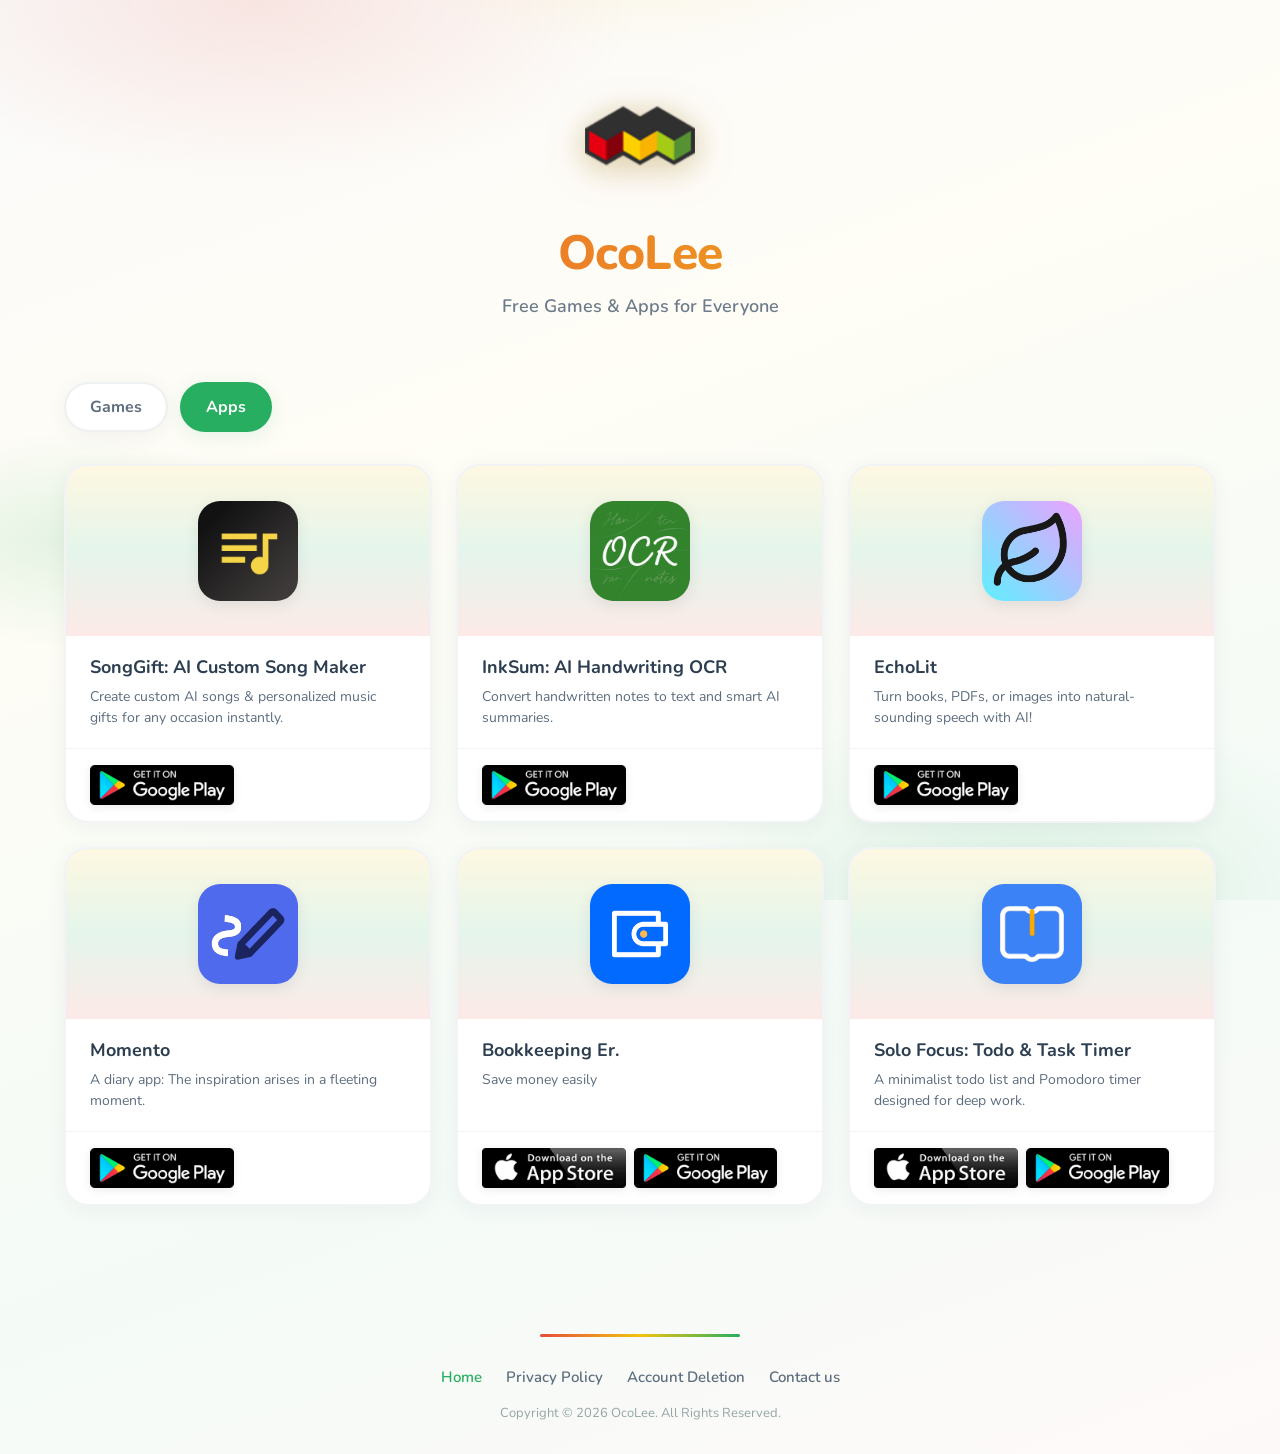
==== commit 773f326a: "fix" ====
--- a/index.html
+++ b/index.html
@@ -29,11 +29,13 @@
 		</div>
 
 		<footer class="site-footer">
-			<nav class="footer-nav" aria-label="breadcrumbs">
-				<a href="index.html" id="footer_home">Home</a>
-				<a href="privacy/index.html" id="footer_privacy">Privacy Policy</a>
-				<a href="delete-account/index.html">Account Deletion</a>
-				<a href="mailto:ocoao.li@gmail.com" id="footer_contact">Contact us</a>
+      <nav class="breadcrumb is-centered" aria-label="breadcrumbs">
+				<ul>
+					<li class="is-active"><a href="index.html">Home</a></li>
+					<li><a href="privacy/index.html">Privacy Policy</a></li>
+					<li><a href="delete-account/index.html">Account Deletion</a></li>
+					<li><a href="mailto:ocoao.li@gmail.com">Contact us</a></li>
+				</ul>
 			</nav>
 			<p class="footer-copyright">Copyright © 2026 OcoLee. All Rights Reserved.</p>
 		</footer>
